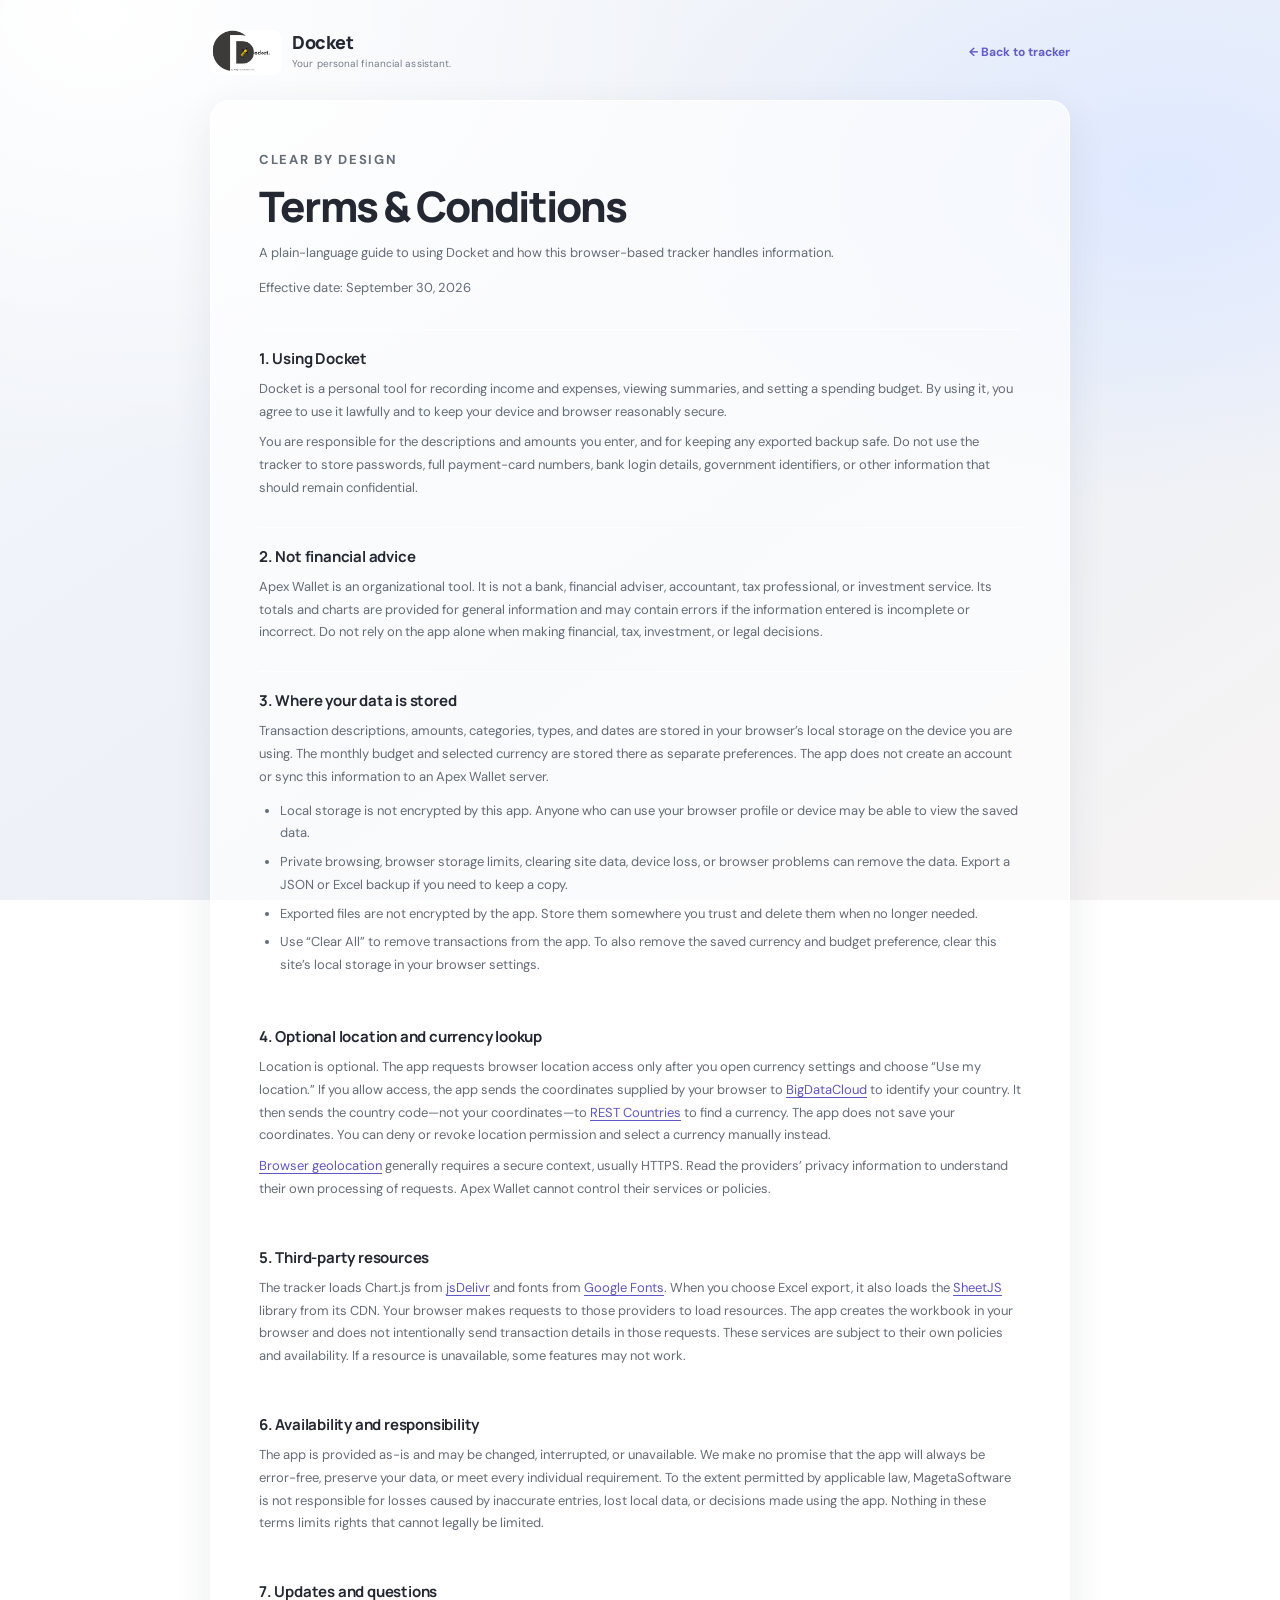
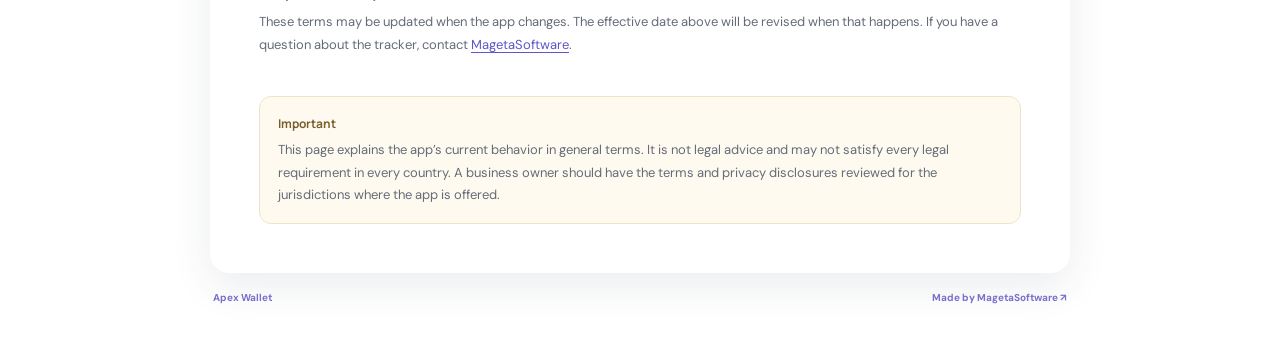
==== terms.html @ 0234fdd0 "Add files via upload" ====
<!doctype html>
<html lang="en">
<head>
  <meta charset="utf-8">
  <meta name="viewport" content="width=device-width, initial-scale=1">
  <meta name="theme-color" content="#f5f6f8">
  <meta name="description" content="Terms of use and privacy information for Docket Personal Finance Tracker.">
  <title>Terms &amp; Conditions — Docket</title>
  <link rel="preconnect" href="https://fonts.googleapis.com">
  <link rel="preconnect" href="https://fonts.gstatic.com" crossorigin>
  <link href="https://fonts.googleapis.com/css2?family=DM+Sans:wght@400;500;600;700&family=Manrope:wght@500;600;700;800&display=swap" rel="stylesheet">
  <link rel="stylesheet" href="styles.css">
  <link rel="stylesheet" href="currency.css">
  <link rel="stylesheet" href="terms.css">
</head>
<body>
  <main class="shell legal-shell">
    <header class="topbar legal-topbar">
      <a class="brand" href="index.html" aria-label="Return to Docket"><span class="brand-mark"><img class="logo-for-light" src="assets/Docket light.png" alt="Docket logo"><img class="logo-for-dark" src="assets/Docket Logo Dark.png" alt=""></span><span><strong>Docket</strong><small>Your personal financial assistant.</small></span></a>
      <a class="legal-back" href="index.html">← Back to tracker</a>
    </header>
    <article class="legal-card">
      <p class="kicker">CLEAR BY DESIGN</p>
      <h1>Terms &amp; Conditions</h1>
      <p class="legal-intro">A plain-language guide to using Docket and how this browser-based tracker handles information.</p>
      <p class="updated">Effective date: September 30, 2026</p>

      <section><h2>1. Using Docket</h2><p>Docket is a personal tool for recording income and expenses, viewing summaries, and setting a spending budget. By using it, you agree to use it lawfully and to keep your device and browser reasonably secure.</p><p>You are responsible for the descriptions and amounts you enter, and for keeping any exported backup safe. Do not use the tracker to store passwords, full payment-card numbers, bank login details, government identifiers, or other information that should remain confidential.</p></section>

      <section><h2>2. Not financial advice</h2><p>Apex Wallet is an organizational tool. It is not a bank, financial adviser, accountant, tax professional, or investment service. Its totals and charts are provided for general information and may contain errors if the information entered is incomplete or incorrect. Do not rely on the app alone when making financial, tax, investment, or legal decisions.</p></section>

      <section><h2>3. Where your data is stored</h2><p>Transaction descriptions, amounts, categories, types, and dates are stored in your browser’s local storage on the device you are using. The monthly budget and selected currency are stored there as separate preferences. The app does not create an account or sync this information to an Apex Wallet server.</p><ul><li>Local storage is not encrypted by this app. Anyone who can use your browser profile or device may be able to view the saved data.</li><li>Private browsing, browser storage limits, clearing site data, device loss, or browser problems can remove the data. Export a JSON or Excel backup if you need to keep a copy.</li><li>Exported files are not encrypted by the app. Store them somewhere you trust and delete them when no longer needed.</li><li>Use “Clear All” to remove transactions from the app. To also remove the saved currency and budget preference, clear this site’s local storage in your browser settings.</li></ul></section>

      <section><h2>4. Optional location and currency lookup</h2><p>Location is optional. The app requests browser location access only after you open currency settings and choose “Use my location.” If you allow access, the app sends the coordinates supplied by your browser to <a href="https://www.bigdatacloud.com/privacy-and-cookie-policy" target="_blank" rel="noopener noreferrer">BigDataCloud</a> to identify your country. It then sends the country code—not your coordinates—to <a href="https://restcountries.com/legal/privacy-policy" target="_blank" rel="noopener noreferrer">REST Countries</a> to find a currency. The app does not save your coordinates. You can deny or revoke location permission and select a currency manually instead.</p><p><a href="https://developer.mozilla.org/en-US/docs/Web/API/Geolocation_API" target="_blank" rel="noopener noreferrer">Browser geolocation</a> generally requires a secure context, usually HTTPS. Read the providers’ privacy information to understand their own processing of requests. Apex Wallet cannot control their services or policies.</p></section>

      <section><h2>5. Third-party resources</h2><p>The tracker loads Chart.js from <a href="https://www.jsdelivr.com/terms/privacy-policy" target="_blank" rel="noopener noreferrer">jsDelivr</a> and fonts from <a href="https://policies.google.com/privacy" target="_blank" rel="noopener noreferrer">Google Fonts</a>. When you choose Excel export, it also loads the <a href="https://docs.sheetjs.com/" target="_blank" rel="noopener noreferrer">SheetJS</a> library from its CDN. Your browser makes requests to those providers to load resources. The app creates the workbook in your browser and does not intentionally send transaction details in those requests. These services are subject to their own policies and availability. If a resource is unavailable, some features may not work.</p></section>

      <section><h2>6. Availability and responsibility</h2><p>The app is provided as-is and may be changed, interrupted, or unavailable. We make no promise that the app will always be error-free, preserve your data, or meet every individual requirement. To the extent permitted by applicable law, MagetaSoftware is not responsible for losses caused by inaccurate entries, lost local data, or decisions made using the app. Nothing in these terms limits rights that cannot legally be limited.</p></section>

      <section><h2>7. Updates and questions</h2><p>These terms may be updated when the app changes. The effective date above will be revised when that happens. If you have a question about the tracker, contact <a href="https://magetasoftware-in.vercel.app/" target="_blank" rel="noopener noreferrer">MagetaSoftware</a>.</p></section>

      <aside class="legal-note"><strong>Important</strong><p>This page explains the app’s current behavior in general terms. It is not legal advice and may not satisfy every legal requirement in every country. A business owner should have the terms and privacy disclosures reviewed for the jurisdictions where the app is offered.</p></aside>
    </article>
      <footer class="legal-footer"><a href="index.html">Apex Wallet</a><a href="https://magetasoftware-in.vercel.app/" target="_blank" rel="noopener noreferrer">Made by MagetaSoftware ↗</a></footer>
  </main>
</body>
</html>
---- styles.css ----
:root{color-scheme:light;--bg:#f5f6f8;--surface:#fff;--ink:#242832;--muted:#9095a1;--line:#eceef2;--green:#19865f;--green-soft:#e9f6ef;--coral:#df6960;--coral-soft:#fff0ee;--violet:#6e62df;--shadow:0 9px 28px rgba(29,35,53,.045);--radius:17px}*{box-sizing:border-box}body{margin:0;background:var(--bg);color:var(--ink);font:14px/1.5 "DM Sans",sans-serif;-webkit-font-smoothing:antialiased}button,input,select{font:inherit}button{cursor:pointer}button:focus-visible,a:focus-visible,input:focus-visible,select:focus-visible{outline:3px solid #a9a3f7;outline-offset:2px}.shell{width:min(1140px,calc(100% - 48px));margin:auto;padding:28px 0 24px}.topbar{height:48px;display:flex;justify-content:space-between;align-items:center;margin-bottom:39px}.brand{display:flex;gap:10px;align-items:center;color:inherit;text-decoration:none}.brand-mark{width:39px;height:39px;border-radius:13px;background:#272b37;color:#fff;display:grid;place-items:center}.brand-mark svg{width:21px}.brand>span:last-child{display:grid}.brand strong{font:800 17px/1.05 Manrope,sans-serif;letter-spacing:-.7px}.brand small{font-size:10px;color:var(--muted);margin-top:4px}.top-actions{display:flex;align-items:center;gap:9px}.local-badge{font-size:11px;color:#7f8792;display:flex;align-items:center;gap:7px;margin-right:8px}.local-badge i,.live-dot{display:inline-block;width:7px;height:7px;border-radius:50%;background:#41b882}.icon-button{display:grid;place-items:center;width:36px;height:36px;background:var(--surface);border:1px solid var(--line);border-radius:10px;color:#66707f;transition:.18s}.icon-button:hover{transform:translateY(-1px);border-color:#cfd3dc}.icon-button svg{width:16px}.icon-button.danger-icon:hover{color:var(--coral);border-color:#f1cbc6}.welcome{display:flex;justify-content:space-between;align-items:flex-end;margin-bottom:24px}.kicker{font-size:10px;letter-spacing:1.7px;font-weight:700;color:#969ba5;margin:0 0 8px}.welcome h1{font:800 clamp(30px,4vw,43px)/1.13 Manrope,sans-serif;letter-spacing:-2px;margin:0}.welcome h1 span{color:#959aa5}.welcome-copy{font-size:13px;color:#818793;margin:9px 0 0}.date-chip{display:flex;align-items:center;gap:9px;background:var(--surface);border:1px solid var(--line);border-radius:10px;padding:9px 12px;font-size:11px;color:#727985;margin-bottom:4px}.date-chip svg{width:15px;color:#989eaa}.mobile-break{display:none}.metrics{display:grid;grid-template-columns:1.2fr 1fr 1fr;gap:14px;margin-bottom:18px}.metric-card,.panel{background:var(--surface);border:1px solid var(--line);border-radius:var(--radius);box-shadow:var(--shadow)}.metric-card{padding:17px 19px 16px;min-height:126px}.metric-top{display:flex;justify-content:space-between;align-items:center}.metric-label{font-weight:600;font-size:12px;color:#707783}.metric-icon{width:31px;height:31px;border-radius:10px;display:grid;place-items:center}.metric-icon svg{width:16px;height:16px}.violet{color:var(--violet);background:#f0efff}.green{color:var(--green);background:var(--green-soft)}.coral{color:var(--coral);background:var(--coral-soft)}.metric-value{font:800 25px/1.2 Manrope,sans-serif;letter-spacing:-1px;margin:12px 0 7px}.green-text{color:var(--green)}.coral-text{color:var(--coral)}.metric-foot{display:flex;align-items:center;gap:6px;font-size:10px;color:#a0a5ae}.live-dot{width:6px;height:6px}.content-grid{display:grid;grid-template-columns:minmax(0,1.62fr) minmax(290px,.95fr);gap:16px;align-items:start}.left-column,.right-column{display:grid;gap:16px;min-width:0}.panel{padding:19px 20px}.section-heading,.section-heading>div:first-child{display:flex;align-items:center}.section-heading{justify-content:space-between;gap:10px}.section-heading>div:first-child{gap:10px}.heading-icon{width:34px;height:34px;border-radius:10px;display:grid;place-items:center;flex:none}.heading-icon svg{width:17px}.budget-heading-icon{color:#5b58bc;background:#f0efff}.chart-heading-icon{color:#287e64;background:#eaf6f0}.category-heading-icon{color:#bb8550;background:#faf2e6}.section-heading h2,.history-heading h2,.form-heading h2{font:700 13px/1.3 Manrope,sans-serif;letter-spacing:-.2px;margin:0}.section-heading p,.form-heading p,.history-heading p{font-size:10px;color:#969ba5;margin:4px 0 0}.text-button{border:0;background:transparent;color:#645bd0;font-size:10px;font-weight:700;padding:5px 2px;white-space:nowrap}.text-button span{font-size:14px;margin-left:3px}.text-button:hover{color:#4239ae}.budget-main{display:flex;justify-content:space-between;align-items:baseline;margin:20px 0 10px}.budget-main strong{font:800 22px Manrope,sans-serif;letter-spacing:-.8px}.budget-main>div:first-child span{font-size:10px;color:#949aa4}.budget-target{font-size:10px;color:#9298a3}.progress-track{width:100%;height:8px;border-radius:20px;background:#f0f1f4;overflow:hidden}.progress-track span{display:block;width:0;height:100%;background:linear-gradient(90deg,#8179e9,#5c53cb);border-radius:inherit;transition:width .35s ease}.progress-track.over span{background:linear-gradient(90deg,#ef957e,#df605c)}.budget-foot{display:flex;justify-content:space-between;gap:8px;margin-top:9px;color:#999eaa;font-size:10px}.chart-panel{padding-bottom:15px}.chart-heading{margin-bottom:15px}.small-select{border:1px solid var(--line);background:#fff;color:#727986;border-radius:8px;padding:7px 26px 7px 9px;font-size:10px;outline:none;max-width:130px}.chart-container{position:relative;height:210px}.chart-legend{display:flex;justify-content:center;gap:18px;color:#7b828e;font-size:10px;margin-top:7px}.chart-legend span{display:flex;align-items:center;gap:6px}.legend-dot{width:7px;height:7px;border-radius:50%}.income-dot{background:#44ad81}.expense-dot{background:#eb8277}.chart-fallback{height:100%;display:grid;place-items:center;color:var(--muted);font-size:11px;text-align:center}.history-panel{padding:0;overflow:hidden}.history-heading{display:flex;align-items:center;justify-content:space-between;padding:18px 20px 13px}.filter-bar{display:flex;gap:8px;padding:0 20px 13px}.search-box{height:34px;display:flex;gap:7px;align-items:center;min-width:100px;flex:1;border:1px solid var(--line);border-radius:8px;padding:0 9px;color:#a0a5ae}.search-box svg{width:15px;flex:none}.search-box input{min-width:0;width:100%;border:0;outline:0;background:transparent;color:var(--ink);font-size:10px}.search-box input::placeholder{color:#a8adb6}.filter-bar .small-select{height:34px}.month-select{max-width:125px}.transaction-list{border-top:1px solid var(--line)}.transaction{display:grid;grid-template-columns:minmax(0,1fr) auto 30px;gap:11px;align-items:center;padding:11px 20px;border-bottom:1px solid #f1f2f5}.transaction:last-child{border-bottom:0}.tx-main{display:flex;align-items:center;gap:10px;min-width:0}.tx-icon{width:33px;height:33px;flex:none;border-radius:10px;background:#f4f5f8;color:#667181;display:grid;place-items:center}.tx-icon.income{background:#eaf6ef;color:var(--green)}.tx-icon.expense{background:#fff0ee;color:var(--coral)}.tx-icon svg{width:15px}.tx-copy{min-width:0}.tx-title{font-size:11px;font-weight:700;white-space:nowrap;overflow:hidden;text-overflow:ellipsis}.tx-meta{display:flex;align-items:center;gap:6px;margin-top:3px;color:#a0a5ae;font-size:9px}.tag{padding:1px 6px;background:#f4f5f8;color:#7c838f;border-radius:4px}.tx-amount{font:700 11px Manrope,sans-serif;white-space:nowrap}.tx-amount.income{color:var(--green)}.tx-amount.expense{color:var(--coral)}.delete-button{width:27px;height:27px;display:grid;place-items:center;border:0;border-radius:7px;background:transparent;color:#a6abb4}.delete-button:hover{background:#fff0ee;color:var(--coral)}.delete-button svg{width:14px}.empty-state{padding:31px 15px;text-align:center;color:#999eaa;font-size:11px}.form-panel{padding:20px}.form-heading{display:flex;align-items:center;gap:10px;padding-bottom:17px;border-bottom:1px solid #f0f1f4;margin-bottom:15px}.form-icon{width:34px;height:34px;border-radius:10px;background:#272b37;color:#fff;display:grid;place-items:center}.form-icon svg{width:17px}.field{display:flex;flex-direction:column;gap:6px;min-width:0;margin-bottom:12px}.field label,.field>span:first-child{font-size:10px;font-weight:700;color:#626a77}.field input,.field select{width:100%;height:38px;border:1px solid #e8eaf0;border-radius:8px;background:#fff;color:#353b46;padding:0 10px;outline:0;font-size:11px;transition:border-color .16s,box-shadow .16s}.field input:focus,.field select:focus,.small-select:focus,.search-box:focus-within{border-color:#a39cf0;box-shadow:0 0 0 3px #7167db14}.field input::placeholder{color:#b2b6bf}.field-row{display:grid;grid-template-columns:1fr 1fr;gap:9px}.amount-input{height:38px;display:flex;align-items:center;border:1px solid #e8eaf0;border-radius:8px;overflow:hidden;color:#a0a5ae;font-size:11px}.amount-input:focus-within{border-color:#a39cf0;box-shadow:0 0 0 3px #7167db14}.amount-input>span{padding-left:10px}.amount-input input{height:100%;border:0;box-shadow:none!important;padding-left:5px}.field .amount-input{margin-top:0}.submit-button{width:100%;height:41px;display:flex;align-items:center;justify-content:center;gap:8px;border:0;border-radius:9px;background:#272b37;color:white;font-size:11px;font-weight:700;transition:.18s}.submit-button:hover{background:#414756;transform:translateY(-1px)}.submit-button svg{width:15px}.category-panel{padding-bottom:12px}.category-panel .section-heading{margin-bottom:11px}.category-breakdown{display:grid;gap:0}.category-row{display:grid;grid-template-columns:minmax(0,1fr) auto;align-items:center;gap:10px;padding:8px 0;border-top:1px solid #f2f3f5}.category-label{display:flex;align-items:center;gap:8px;min-width:0;font-size:10px;color:#616875}.category-color{width:8px;height:8px;border-radius:3px;flex:none}.category-label span:last-child{overflow:hidden;text-overflow:ellipsis;white-space:nowrap}.category-value{font:600 10px Manrope,sans-serif;color:#454b56}.category-empty{font-size:10px;color:#9ca1ab;padding:14px 0 4px}.toast{position:fixed;z-index:10;left:50%;bottom:22px;transform:translate(-50%,15px);opacity:0;pointer-events:none;background:#272b37;color:#fff;padding:10px 15px;border-radius:10px;box-shadow:0 10px 25px #1e233333;font-size:11px;font-weight:600;transition:.2s}.toast.show{opacity:1;transform:translate(-50%,0)}.budget-dialog{width:min(420px,calc(100% - 28px));padding:22px;border:1px solid var(--line);border-radius:18px;background:#fff;color:var(--ink);box-shadow:0 24px 70px #161b2c33}.budget-dialog::backdrop{background:#20243675;backdrop-filter:blur(3px)}.dialog-top{display:flex;justify-content:space-between;align-items:flex-start}.dialog-top h2{font:800 20px Manrope,sans-serif;letter-spacing:-.7px;margin:0}.dialog-top .kicker{margin-bottom:5px}.dialog-close{border:0;background:#f4f5f7;border-radius:8px;width:30px;height:30px;color:#737985;font-size:20px;line-height:1}.dialog-copy{font-size:12px;color:#858b96;margin:9px 0 19px}.budget-dialog .field{margin:0}.dialog-actions{display:flex;justify-content:flex-end;gap:8px;margin-top:19px}.dialog-actions button{width:auto;padding:0 15px}.cancel-button{height:41px;border:1px solid var(--line);border-radius:9px;background:#fff;color:#616875;font-size:11px;font-weight:700}.sr-only{position:absolute!important;width:1px;height:1px;padding:0;margin:-1px;overflow:hidden;clip:rect(0,0,0,0);white-space:nowrap;border:0}footer{display:flex;justify-content:space-between;gap:10px;padding:20px 3px 0;color:#a3a8b1;font-size:10px}@media(max-width:820px){.shell{width:min(100% - 32px,640px);padding-top:20px}.topbar{margin-bottom:30px}.content-grid{grid-template-columns:1fr}.right-column{grid-template-columns:1fr 1fr;align-items:start}.form-panel{grid-row:span 2}.category-panel{grid-column:2}.chart-container{height:200px}}@media(max-width:560px){.shell{width:calc(100% - 24px);padding-top:14px}.topbar{margin-bottom:27px}.local-badge{font-size:0;margin-right:0;gap:0}.local-badge i{width:8px;height:8px}.top-actions{gap:6px}.icon-button{width:33px;height:33px}.welcome{align-items:flex-start;gap:8px}.welcome h1{font-size:32px;letter-spacing:-1.5px}.welcome-copy{font-size:11px;max-width:245px}.date-chip{font-size:0;padding:9px;margin-top:2px}.date-chip svg{width:16px}.mobile-break{display:block}.metrics{gap:8px;grid-template-columns:repeat(3,minmax(0,1fr))}.metric-card{min-height:110px;padding:12px 10px;border-radius:13px}.metric-label{font-size:10px}.metric-icon{width:26px;height:26px;border-radius:8px}.metric-icon svg{width:14px}.metric-value{font-size:17px;letter-spacing:-.7px;margin:10px 0 6px}.metric-foot{font-size:8px;line-height:1.3}.metric-foot .live-dot{display:none}.content-grid,.left-column,.right-column{gap:12px}.panel{border-radius:14px;padding:15px}.history-panel{padding:0}.right-column{grid-template-columns:1fr}.form-panel{grid-row:auto}.category-panel{grid-column:auto}.section-heading h2,.history-heading h2,.form-heading h2{font-size:12px}.chart-container{height:195px}.filter-bar{padding:0 12px 12px;gap:5px}.history-heading{padding:15px 13px 12px}.filter-bar .small-select{max-width:92px;padding-left:7px;padding-right:19px;font-size:9px}.month-select{max-width:98px}.transaction{padding:10px 12px;gap:6px;grid-template-columns:minmax(0,1fr) auto 27px}.tx-main{gap:8px}.tx-icon{width:30px;height:30px}.tx-title{font-size:10px}.tx-meta{font-size:8px;gap:4px}.tx-amount{font-size:10px}.field-row{gap:7px}.field input,.field select,.amount-input{font-size:10px}footer{font-size:9px;flex-direction:column;align-items:center;padding-top:17px}}@media(prefers-reduced-motion:reduce){*,*::before,*::after{scroll-behavior:auto!important;transition:none!important}}
/* Savings and finance assistant */
.savings-heading-icon,.assistant-heading-icon{font:700 14px Manrope,sans-serif;color:#287e64;background:#eaf6f0}.assistant-heading-icon{color:#5b58bc;background:#f0efff}.savings-stats{display:grid;grid-template-columns:1fr 1fr;gap:10px;margin:15px 0}.savings-stats>div{display:grid;gap:5px;padding:11px;background:#f8f9fb;border-radius:9px}.savings-stats span,.savings-note{font-size:9px;color:#9298a3}.savings-stats strong{font:700 15px Manrope,sans-serif;overflow-wrap:anywhere}.savings-panel .field{font-size:10px;font-weight:700;color:#626a77;margin-bottom:6px}.savings-entry{display:grid;grid-template-columns:minmax(0,1fr) auto;gap:8px}.savings-entry .submit-button{width:auto;padding:0 16px}.savings-note{line-height:1.5;margin:8px 0 0}.assistant-messages{display:grid;gap:8px;max-height:190px;overflow:auto;margin:13px 0}.assistant-messages p{margin:0;padding:9px 10px;border-radius:9px;font-size:10px;line-height:1.5}.assistant-reply{background:#f4f5f8;color:#626a77}.assistant-question{justify-self:end;max-width:90%;background:#f0efff;color:#5148bb}.assistant-form{display:grid;grid-template-columns:minmax(0,1fr) auto;gap:7px}.assistant-form input{min-width:0;height:38px;border:1px solid #e8eaf0;border-radius:8px;padding:0 10px;outline:0;font-size:10px}.assistant-form input:focus{border-color:#a39cf0;box-shadow:0 0 0 3px #7167db14}.assistant-form button{border:0;border-radius:8px;background:#272b37;color:#fff;padding:0 12px;font-size:10px;font-weight:700}
/* Spending category pie chart */
.category-chart-container{position:relative;height:190px;margin:8px auto 14px;max-width:260px}.category-chart-container canvas{width:100%!important;height:100%!important}.category-chart-fallback{position:absolute;inset:0;display:grid;place-items:center;margin:0;padding:20px;text-align:center;color:#9ca1ab;font-size:10px}.category-chart-fallback[hidden],.category-chart-container canvas[hidden]{display:none!important}

/* Frosted glass light and dark themes */
:root{color-scheme:light;--bg:#eef2f8;--surface:rgba(255,255,255,.66);--ink:#242832;--muted:#777f8d;--line:rgba(255,255,255,.78);--shadow:0 14px 40px rgba(46,57,82,.09)}
body{background:radial-gradient(ellipse at 8% 2%,#fff 0,transparent 36%),radial-gradient(ellipse at 91% 20%,#dfe9ff 0,transparent 32%),linear-gradient(145deg,#f4f6fb,#edf1f7 58%,#f7f4f3);background-attachment:fixed;transition:background .25s,color .25s}
.panel,.metric-card,.date-chip,.icon-button,.currency-button,.budget-dialog{background:rgba(255,255,255,.66);backdrop-filter:blur(22px) saturate(155%);-webkit-backdrop-filter:blur(22px) saturate(155%);border-color:rgba(255,255,255,.78);box-shadow:0 14px 40px rgba(46,57,82,.08)}
.theme-button{width:36px;height:36px;display:grid;place-items:center;border:1px solid rgba(255,255,255,.8);border-radius:10px;background:rgba(255,255,255,.66);color:#66707f;backdrop-filter:blur(18px);-webkit-backdrop-filter:blur(18px);box-shadow:0 8px 22px rgba(46,57,82,.07);transition:transform .18s,border-color .18s}.theme-button:hover{transform:translateY(-1px);border-color:#cfd3dc}.theme-button svg{width:17px}
.field input,.field select,.amount-input,.assistant-form input,.small-select,.search-box{background:rgba(255,255,255,.7)}
html[data-theme="dark"]{color-scheme:dark;--bg:#11141b;--surface:rgba(31,36,48,.7);--ink:#f0f2f7;--muted:#9ca5b5;--line:rgba(255,255,255,.09);--shadow:0 16px 44px rgba(0,0,0,.22)}
html[data-theme="dark"] body{background:radial-gradient(ellipse at 8% 2%,#263044 0,transparent 36%),radial-gradient(ellipse at 91% 20%,#252a3a 0,transparent 32%),linear-gradient(145deg,#151923,#10131a 58%,#181720);color:var(--ink)}
html[data-theme="dark"] .panel,html[data-theme="dark"] .metric-card,html[data-theme="dark"] .date-chip,html[data-theme="dark"] .icon-button,html[data-theme="dark"] .currency-button,html[data-theme="dark"] .budget-dialog,html[data-theme="dark"] .theme-button{background:rgba(31,36,48,.68);border-color:rgba(255,255,255,.1);color:#e7eaf2;box-shadow:0 16px 44px rgba(0,0,0,.2)}
html[data-theme="dark"] .field input,html[data-theme="dark"] .field select,html[data-theme="dark"] .amount-input,html[data-theme="dark"] .assistant-form input,html[data-theme="dark"] .small-select,html[data-theme="dark"] .search-box{background:rgba(15,18,25,.58);border-color:rgba(255,255,255,.12);color:#edf0f7}
html[data-theme="dark"] .field input::placeholder,html[data-theme="dark"] .assistant-form input::placeholder,html[data-theme="dark"] .search-box input::placeholder{color:#828b9b}
html[data-theme="dark"] .search-box input{color:#edf0f7}
html[data-theme="dark"] .section-heading h2,html[data-theme="dark"] .history-heading h2,html[data-theme="dark"] .form-heading h2,html[data-theme="dark"] .welcome h1,html[data-theme="dark"] .tx-title,html[data-theme="dark"] .savings-stats strong{color:#f0f2f7}
html[data-theme="dark"] .field label,html[data-theme="dark"] .field>span:first-child,html[data-theme="dark"] .budget-main strong,html[data-theme="dark"] .dialog-top h2{color:#edf0f7}
html[data-theme="dark"] .welcome h1 span{color:#a7afbf}
html[data-theme="dark"] .welcome-copy,html[data-theme="dark"] .metric-label,html[data-theme="dark"] .section-heading p,html[data-theme="dark"] .form-heading p,html[data-theme="dark"] .history-heading p,html[data-theme="dark"] .date-chip,html[data-theme="dark"] .metric-foot,html[data-theme="dark"] .budget-foot,html[data-theme="dark"] .budget-target,html[data-theme="dark"] footer{color:#9ba4b3}
html[data-theme="dark"] .tx-meta,html[data-theme="dark"] .tx-meta span,html[data-theme="dark"] .dialog-copy,html[data-theme="dark"] .chart-legend,html[data-theme="dark"] .chart-legend span{color:#9ba4b3}
html[data-theme="dark"] .transaction,html[data-theme="dark"] .transaction-list,html[data-theme="dark"] .category-row,html[data-theme="dark"] .form-heading{border-color:rgba(255,255,255,.09)}
html[data-theme="dark"] .tag,html[data-theme="dark"] .tx-icon,html[data-theme="dark"] .savings-stats>div,html[data-theme="dark"] .assistant-reply{background:rgba(255,255,255,.08);color:#b4bdcc}
html[data-theme="dark"] .category-label,html[data-theme="dark"] .category-value,html[data-theme="dark"] .savings-stats span,html[data-theme="dark"] .savings-note,html[data-theme="dark"] .category-chart-fallback,html[data-theme="dark"] .empty-state{color:#9ba4b3}
html[data-theme="dark"] .progress-track{background:rgba(255,255,255,.1)}
html[data-theme="dark"] .assistant-question{background:rgba(117,106,230,.22);color:#c4beff}
html[data-theme="dark"] .cancel-button{background:rgba(255,255,255,.07);border-color:rgba(255,255,255,.14);color:#d7dce6}
html[data-theme="dark"] .dialog-close{background:rgba(255,255,255,.1);color:#d7dce6}
html[data-theme="dark"] .budget-dialog::backdrop{background:rgba(0,0,0,.72)}
html[data-theme="dark"] .budget-dialog .dialog-copy,html[data-theme="dark"] .dialog-top h2{color:#edf0f7}
html[data-theme="dark"] .category-breakdown{color:#edf0f7}
@media(max-width:560px){.theme-button{width:32px;height:32px}}

/* Docket identity and landing hero */
.brand{gap:10px}.brand-mark{width:72px;height:45px;flex:none;overflow:hidden;border-radius:8px;background:transparent;display:block}.brand-mark img{width:100%;height:100%;display:block;object-fit:cover;border-radius:8px}.logo-for-dark{display:none!important}html[data-theme="dark"] .logo-for-light{display:none!important}html[data-theme="dark"] .logo-for-dark{display:block!important}.brand strong{font-size:18px;letter-spacing:-.5px}.brand small{font-size:10px;letter-spacing:.1px}
.welcome{position:relative;align-items:center;gap:24px;padding:26px 30px;border:1px solid rgba(255,255,255,.7);border-radius:22px;background:linear-gradient(115deg,rgba(255,255,255,.7),rgba(255,255,255,.4));backdrop-filter:blur(24px) saturate(160%);-webkit-backdrop-filter:blur(24px) saturate(160%);box-shadow:0 18px 48px rgba(46,57,82,.08)}.welcome-copy-block{min-width:0}.welcome .kicker{color:#0d9488}.welcome h1{font-size:clamp(31px,4vw,43px);letter-spacing:-1.7px}.welcome h1 span{color:#0d9488}.welcome-copy{max-width:440px}.welcome-side{display:grid;justify-items:end;gap:8px;flex:none}.hero-logo{display:block;width:min(260px,25vw);height:auto;border-radius:12px;box-shadow:0 10px 25px rgba(15,23,42,.08)}.welcome-cta{display:inline-flex;align-items:center;gap:11px;margin-top:13px;padding:11px 15px;border-radius:10px;background:#0d9488;color:#fff;text-decoration:none;font-size:11px;font-weight:700;box-shadow:0 8px 18px rgba(13,148,136,.2);transition:transform .18s,background .18s}.welcome-cta:hover{transform:translateY(-1px);background:#0f766e}.welcome-cta span{font-size:16px;line-height:1}
.branded-empty{display:grid;justify-items:center;gap:7px;padding:28px 15px}.branded-empty img{width:148px;height:auto;border-radius:10px;margin-bottom:5px;box-shadow:0 8px 22px rgba(15,23,42,.07)}.branded-empty strong{color:var(--ink);font-size:12px}.branded-empty span{color:var(--muted);font-size:10px}
html[data-theme="dark"] .welcome{background:linear-gradient(115deg,rgba(31,36,48,.76),rgba(31,36,48,.45));border-color:rgba(255,255,255,.1)}html[data-theme="dark"] .welcome .kicker,html[data-theme="dark"] .welcome h1 span{color:#5eead4}html[data-theme="dark"] .welcome-cta{background:#0d9488;color:#f0fdfa}
@media(max-width:820px){.welcome{padding:21px;gap:12px}.hero-logo{width:min(210px,29vw)}}
@media(max-width:560px){.brand{gap:7px}.brand-mark{width:51px!important;height:32px!important}.brand strong{font-size:14px}.brand small{display:none}.welcome{padding:16px;gap:4px}.welcome h1{font-size:clamp(25px,7vw,32px)}.welcome-copy{font-size:10px}.welcome-side{gap:5px}.hero-logo{width:min(125px,29vw)}.welcome-cta{padding:9px 11px;margin-top:8px;font-size:10px}.branded-empty img{width:125px}}
@media(max-width:360px){.brand-mark{width:43px!important;height:28px!important}.brand{gap:5px}}
:root{--violet:#0d9488;--green:#0d9488;--green-soft:#ccfbf1}
.violet,.budget-heading-icon{color:#0d9488;background:#ccfbf1}.chart-heading-icon,.assistant-heading-icon{color:#0891b2;background:#cffafe}.progress-track span{background:linear-gradient(90deg,#06b6d4,#0d9488)}.text-button{color:#0d9488}.text-button:hover{color:#0f766e}
html[data-theme="dark"]{--violet:#5eead4;--green:#5eead4;--green-soft:rgba(13,148,136,.2)}html[data-theme="dark"] .violet,html[data-theme="dark"] .budget-heading-icon{color:#5eead4;background:rgba(13,148,136,.18)}html[data-theme="dark"] .chart-heading-icon,html[data-theme="dark"] .assistant-heading-icon{color:#67e8f9;background:rgba(6,182,212,.16)}
---- currency.css ----
.currency-button{height:36px;display:flex;align-items:center;gap:7px;padding:0 9px;border:1px solid var(--line);border-radius:10px;background:#fff;color:#606875;font-size:10px;font-weight:700;transition:.18s}.currency-button:hover{border-color:#cfd3dc;transform:translateY(-1px)}.currency-button-symbol{width:19px;height:19px;border-radius:6px;background:#f0efff;color:#6258c8;display:grid;place-items:center;font-size:11px}.currency-button-caret{color:#a0a5ae;font-size:14px;margin-top:-5px}.location-actions{display:flex;gap:8px}.location-actions .submit-button{flex:1}.location-actions .cancel-button{padding:0 15px}.currency-divider{display:flex;align-items:center;gap:10px;margin:17px 0;color:#a0a5ae;font-size:9px;font-weight:700;letter-spacing:.8px}.currency-divider::before,.currency-divider::after{content:"";height:1px;background:var(--line);flex:1}.budget-dialog .field select{height:40px}.location-status{min-height:16px;margin:10px 0 0;color:#858b96;font-size:10px}.location-status.error{color:var(--coral)}footer a{color:#7770cc;font-weight:700;text-decoration:none}footer a:hover{text-decoration:underline}@media(max-width:560px){.currency-button{height:33px;padding:0 7px;font-size:9px;gap:4px}.currency-button-symbol{width:16px;height:16px;font-size:9px}.currency-button-caret{display:none}footer a{font-size:9px}}
---- terms.css ----
.legal-shell{width:min(860px,calc(100% - 48px));padding-bottom:40px}.legal-topbar{margin-bottom:24px}.legal-back{color:#625bd0;text-decoration:none;font-size:12px;font-weight:700}.legal-back:hover,.legal-card a:hover{text-decoration:underline}.legal-card{background:var(--surface);border:1px solid var(--line);border-radius:20px;box-shadow:var(--shadow);padding:clamp(22px,5vw,48px)}.legal-card>.kicker{margin-bottom:10px}.legal-card h1{font:800 clamp(30px,5vw,42px)/1.15 Manrope,sans-serif;letter-spacing:-1.8px;margin:0}.legal-intro{max-width:610px;color:#757c88;font-size:15px;margin:12px 0}.updated{color:#a0a5ae;font-size:11px;margin:0 0 29px}.legal-card section{padding:19px 0;border-top:1px solid var(--line)}.legal-card h2{font:700 15px/1.35 Manrope,sans-serif;letter-spacing:-.2px;margin:0 0 9px}.legal-card p,.legal-card li{color:#646c78;font-size:13px;line-height:1.75}.legal-card section p{margin:8px 0}.legal-card ul{padding-left:21px;margin:8px 0}.legal-card li{padding:3px 0}.legal-card a{color:#5f56c8;text-underline-offset:3px;overflow-wrap:anywhere}.legal-note{padding:16px 18px;border:1px solid #efe4c8;background:#fffaf0;border-radius:12px;margin-top:12px}.legal-note strong{font:700 12px Manrope,sans-serif;color:#785e2d}.legal-note p{margin:5px 0 0}.legal-footer{padding:17px 3px 0;font-size:10px}.legal-footer a{color:#7770cc;text-decoration:none;font-weight:700}.legal-footer a:hover{text-decoration:underline}@media(max-width:560px){.legal-shell{width:calc(100% - 24px);padding-top:12px}.legal-topbar{margin-bottom:15px}.legal-back{font-size:10px}.legal-card{padding:22px 18px;border-radius:15px}.legal-card h1{font-size:30px}.legal-intro{font-size:13px}.legal-card h2{font-size:13px}.legal-card p,.legal-card li{font-size:12px}.legal-footer{flex-direction:row;justify-content:space-between;font-size:9px}}
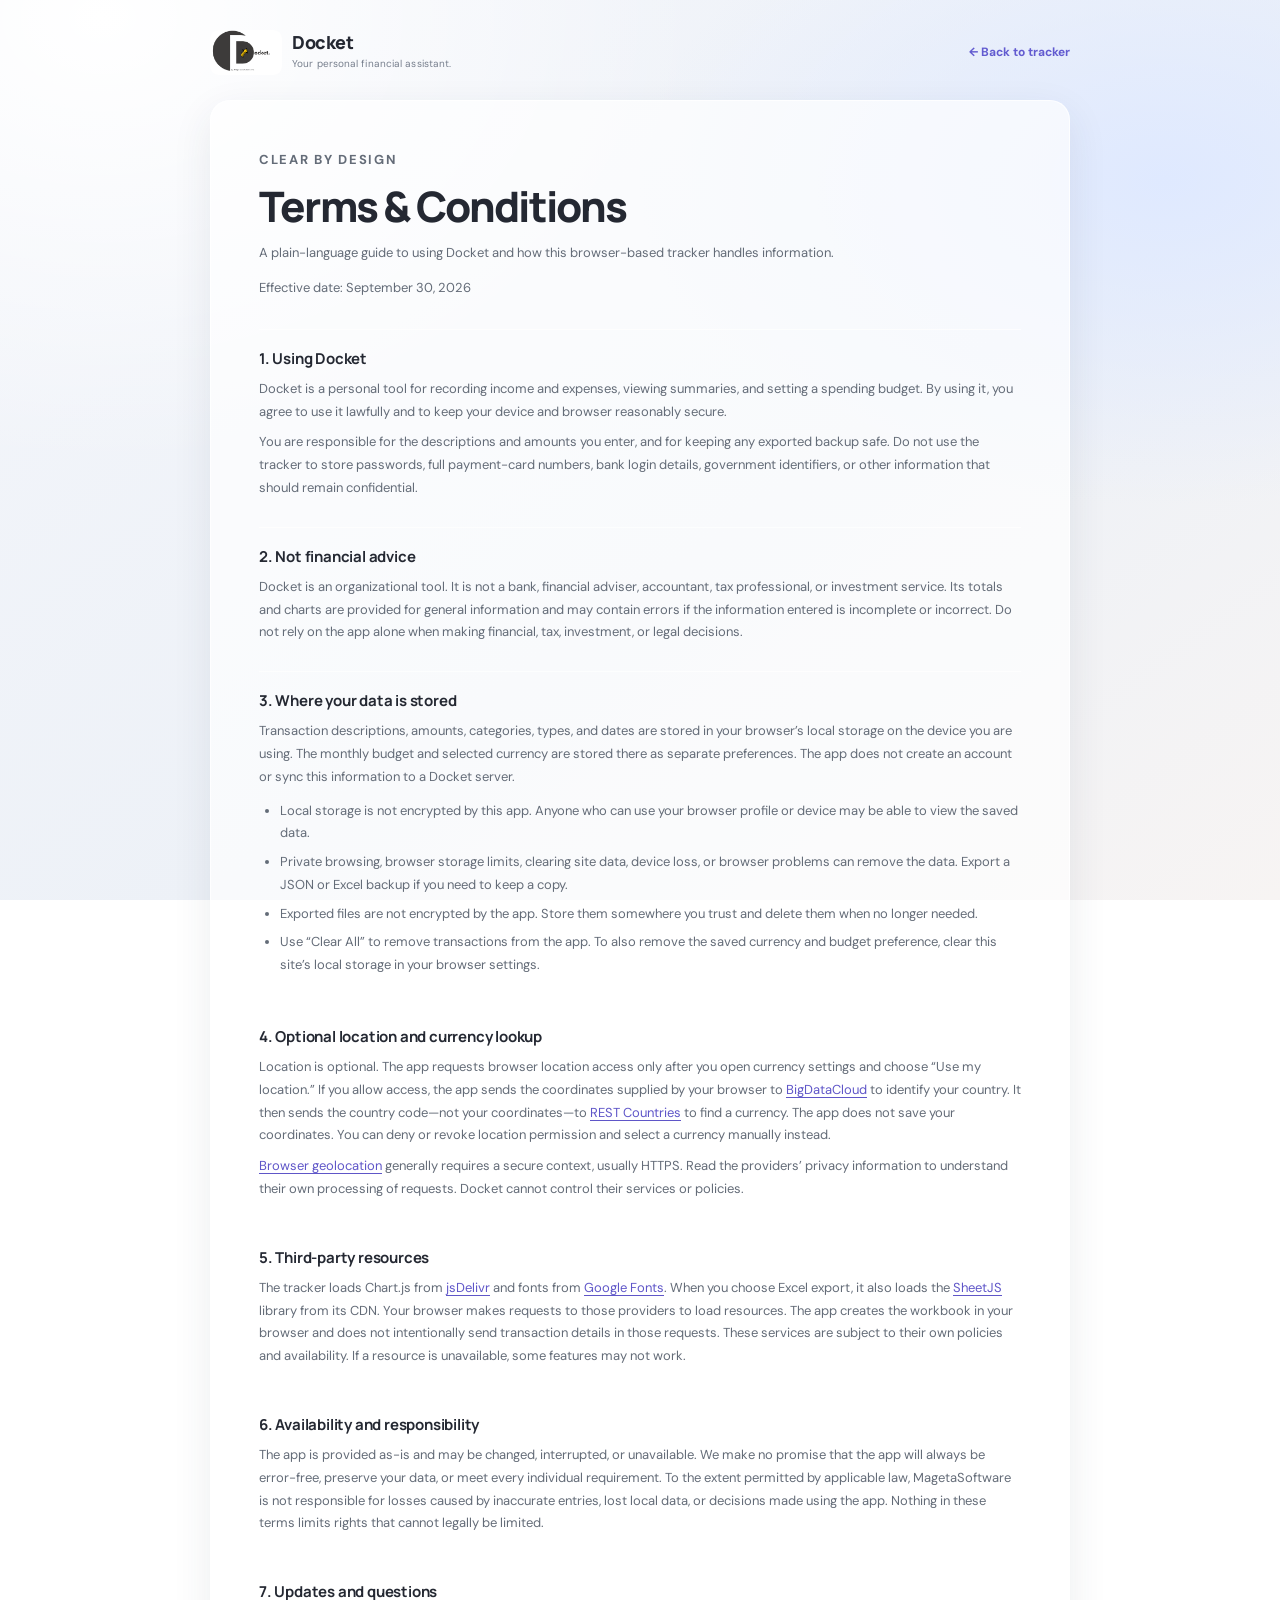
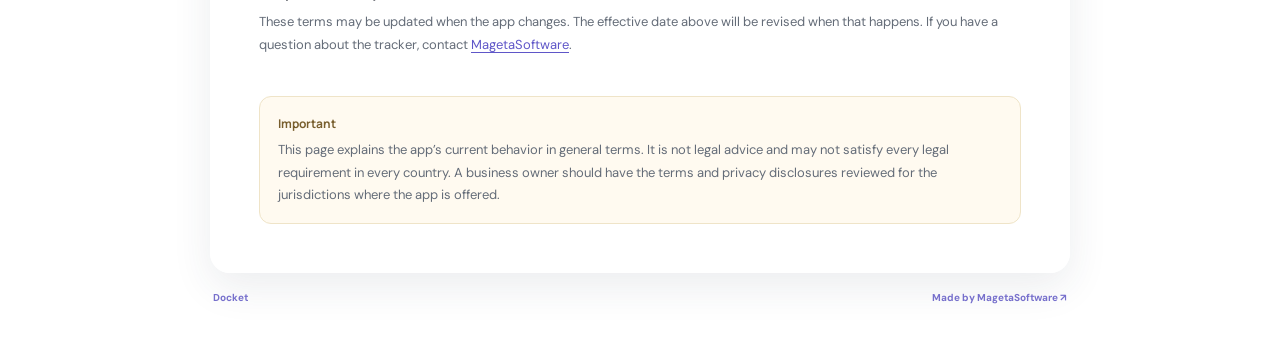
==== commit 8924bf45: "Add files via upload" ====
--- a/terms.html
+++ b/terms.html
@@ -27,11 +27,11 @@
 
       <section><h2>1. Using Docket</h2><p>Docket is a personal tool for recording income and expenses, viewing summaries, and setting a spending budget. By using it, you agree to use it lawfully and to keep your device and browser reasonably secure.</p><p>You are responsible for the descriptions and amounts you enter, and for keeping any exported backup safe. Do not use the tracker to store passwords, full payment-card numbers, bank login details, government identifiers, or other information that should remain confidential.</p></section>
 
-      <section><h2>2. Not financial advice</h2><p>Apex Wallet is an organizational tool. It is not a bank, financial adviser, accountant, tax professional, or investment service. Its totals and charts are provided for general information and may contain errors if the information entered is incomplete or incorrect. Do not rely on the app alone when making financial, tax, investment, or legal decisions.</p></section>
+      <section><h2>2. Not financial advice</h2><p>Docket is an organizational tool. It is not a bank, financial adviser, accountant, tax professional, or investment service. Its totals and charts are provided for general information and may contain errors if the information entered is incomplete or incorrect. Do not rely on the app alone when making financial, tax, investment, or legal decisions.</p></section>
 
-      <section><h2>3. Where your data is stored</h2><p>Transaction descriptions, amounts, categories, types, and dates are stored in your browser’s local storage on the device you are using. The monthly budget and selected currency are stored there as separate preferences. The app does not create an account or sync this information to an Apex Wallet server.</p><ul><li>Local storage is not encrypted by this app. Anyone who can use your browser profile or device may be able to view the saved data.</li><li>Private browsing, browser storage limits, clearing site data, device loss, or browser problems can remove the data. Export a JSON or Excel backup if you need to keep a copy.</li><li>Exported files are not encrypted by the app. Store them somewhere you trust and delete them when no longer needed.</li><li>Use “Clear All” to remove transactions from the app. To also remove the saved currency and budget preference, clear this site’s local storage in your browser settings.</li></ul></section>
+      <section><h2>3. Where your data is stored</h2><p>Transaction descriptions, amounts, categories, types, and dates are stored in your browser’s local storage on the device you are using. The monthly budget and selected currency are stored there as separate preferences. The app does not create an account or sync this information to a Docket server.</p><ul><li>Local storage is not encrypted by this app. Anyone who can use your browser profile or device may be able to view the saved data.</li><li>Private browsing, browser storage limits, clearing site data, device loss, or browser problems can remove the data. Export a JSON or Excel backup if you need to keep a copy.</li><li>Exported files are not encrypted by the app. Store them somewhere you trust and delete them when no longer needed.</li><li>Use “Clear All” to remove transactions from the app. To also remove the saved currency and budget preference, clear this site’s local storage in your browser settings.</li></ul></section>
 
-      <section><h2>4. Optional location and currency lookup</h2><p>Location is optional. The app requests browser location access only after you open currency settings and choose “Use my location.” If you allow access, the app sends the coordinates supplied by your browser to <a href="https://www.bigdatacloud.com/privacy-and-cookie-policy" target="_blank" rel="noopener noreferrer">BigDataCloud</a> to identify your country. It then sends the country code—not your coordinates—to <a href="https://restcountries.com/legal/privacy-policy" target="_blank" rel="noopener noreferrer">REST Countries</a> to find a currency. The app does not save your coordinates. You can deny or revoke location permission and select a currency manually instead.</p><p><a href="https://developer.mozilla.org/en-US/docs/Web/API/Geolocation_API" target="_blank" rel="noopener noreferrer">Browser geolocation</a> generally requires a secure context, usually HTTPS. Read the providers’ privacy information to understand their own processing of requests. Apex Wallet cannot control their services or policies.</p></section>
+      <section><h2>4. Optional location and currency lookup</h2><p>Location is optional. The app requests browser location access only after you open currency settings and choose “Use my location.” If you allow access, the app sends the coordinates supplied by your browser to <a href="https://www.bigdatacloud.com/privacy-and-cookie-policy" target="_blank" rel="noopener noreferrer">BigDataCloud</a> to identify your country. It then sends the country code—not your coordinates—to <a href="https://restcountries.com/legal/privacy-policy" target="_blank" rel="noopener noreferrer">REST Countries</a> to find a currency. The app does not save your coordinates. You can deny or revoke location permission and select a currency manually instead.</p><p><a href="https://developer.mozilla.org/en-US/docs/Web/API/Geolocation_API" target="_blank" rel="noopener noreferrer">Browser geolocation</a> generally requires a secure context, usually HTTPS. Read the providers’ privacy information to understand their own processing of requests. Docket cannot control their services or policies.</p></section>
 
       <section><h2>5. Third-party resources</h2><p>The tracker loads Chart.js from <a href="https://www.jsdelivr.com/terms/privacy-policy" target="_blank" rel="noopener noreferrer">jsDelivr</a> and fonts from <a href="https://policies.google.com/privacy" target="_blank" rel="noopener noreferrer">Google Fonts</a>. When you choose Excel export, it also loads the <a href="https://docs.sheetjs.com/" target="_blank" rel="noopener noreferrer">SheetJS</a> library from its CDN. Your browser makes requests to those providers to load resources. The app creates the workbook in your browser and does not intentionally send transaction details in those requests. These services are subject to their own policies and availability. If a resource is unavailable, some features may not work.</p></section>
 
@@ -41,7 +41,7 @@
 
       <aside class="legal-note"><strong>Important</strong><p>This page explains the app’s current behavior in general terms. It is not legal advice and may not satisfy every legal requirement in every country. A business owner should have the terms and privacy disclosures reviewed for the jurisdictions where the app is offered.</p></aside>
     </article>
-      <footer class="legal-footer"><a href="index.html">Apex Wallet</a><a href="https://magetasoftware-in.vercel.app/" target="_blank" rel="noopener noreferrer">Made by MagetaSoftware ↗</a></footer>
+      <footer class="legal-footer"><a href="index.html">Docket</a><a href="https://magetasoftware-in.vercel.app/" target="_blank" rel="noopener noreferrer">Made by MagetaSoftware ↗</a></footer>
   </main>
 </body>
 </html>
--- a/styles.css
+++ b/styles.css
@@ -44,3 +44,4 @@
 :root{--violet:#0d9488;--green:#0d9488;--green-soft:#ccfbf1}
 .violet,.budget-heading-icon{color:#0d9488;background:#ccfbf1}.chart-heading-icon,.assistant-heading-icon{color:#0891b2;background:#cffafe}.progress-track span{background:linear-gradient(90deg,#06b6d4,#0d9488)}.text-button{color:#0d9488}.text-button:hover{color:#0f766e}
 html[data-theme="dark"]{--violet:#5eead4;--green:#5eead4;--green-soft:rgba(13,148,136,.2)}html[data-theme="dark"] .violet,html[data-theme="dark"] .budget-heading-icon{color:#5eead4;background:rgba(13,148,136,.18)}html[data-theme="dark"] .chart-heading-icon,html[data-theme="dark"] .assistant-heading-icon{color:#67e8f9;background:rgba(6,182,212,.16)}
+.form-notice{margin:10px 0 0;padding:9px 11px;border:1px solid rgba(13,148,136,.18);border-radius:9px;background:rgba(13,148,136,.08);color:#0f766e;font-size:11px;font-weight:600;line-height:1.45}.form-notice[hidden]{display:none!important}html[data-theme="dark"] .form-notice{border-color:rgba(94,234,212,.18);background:rgba(13,148,136,.15);color:#99f6e4}
